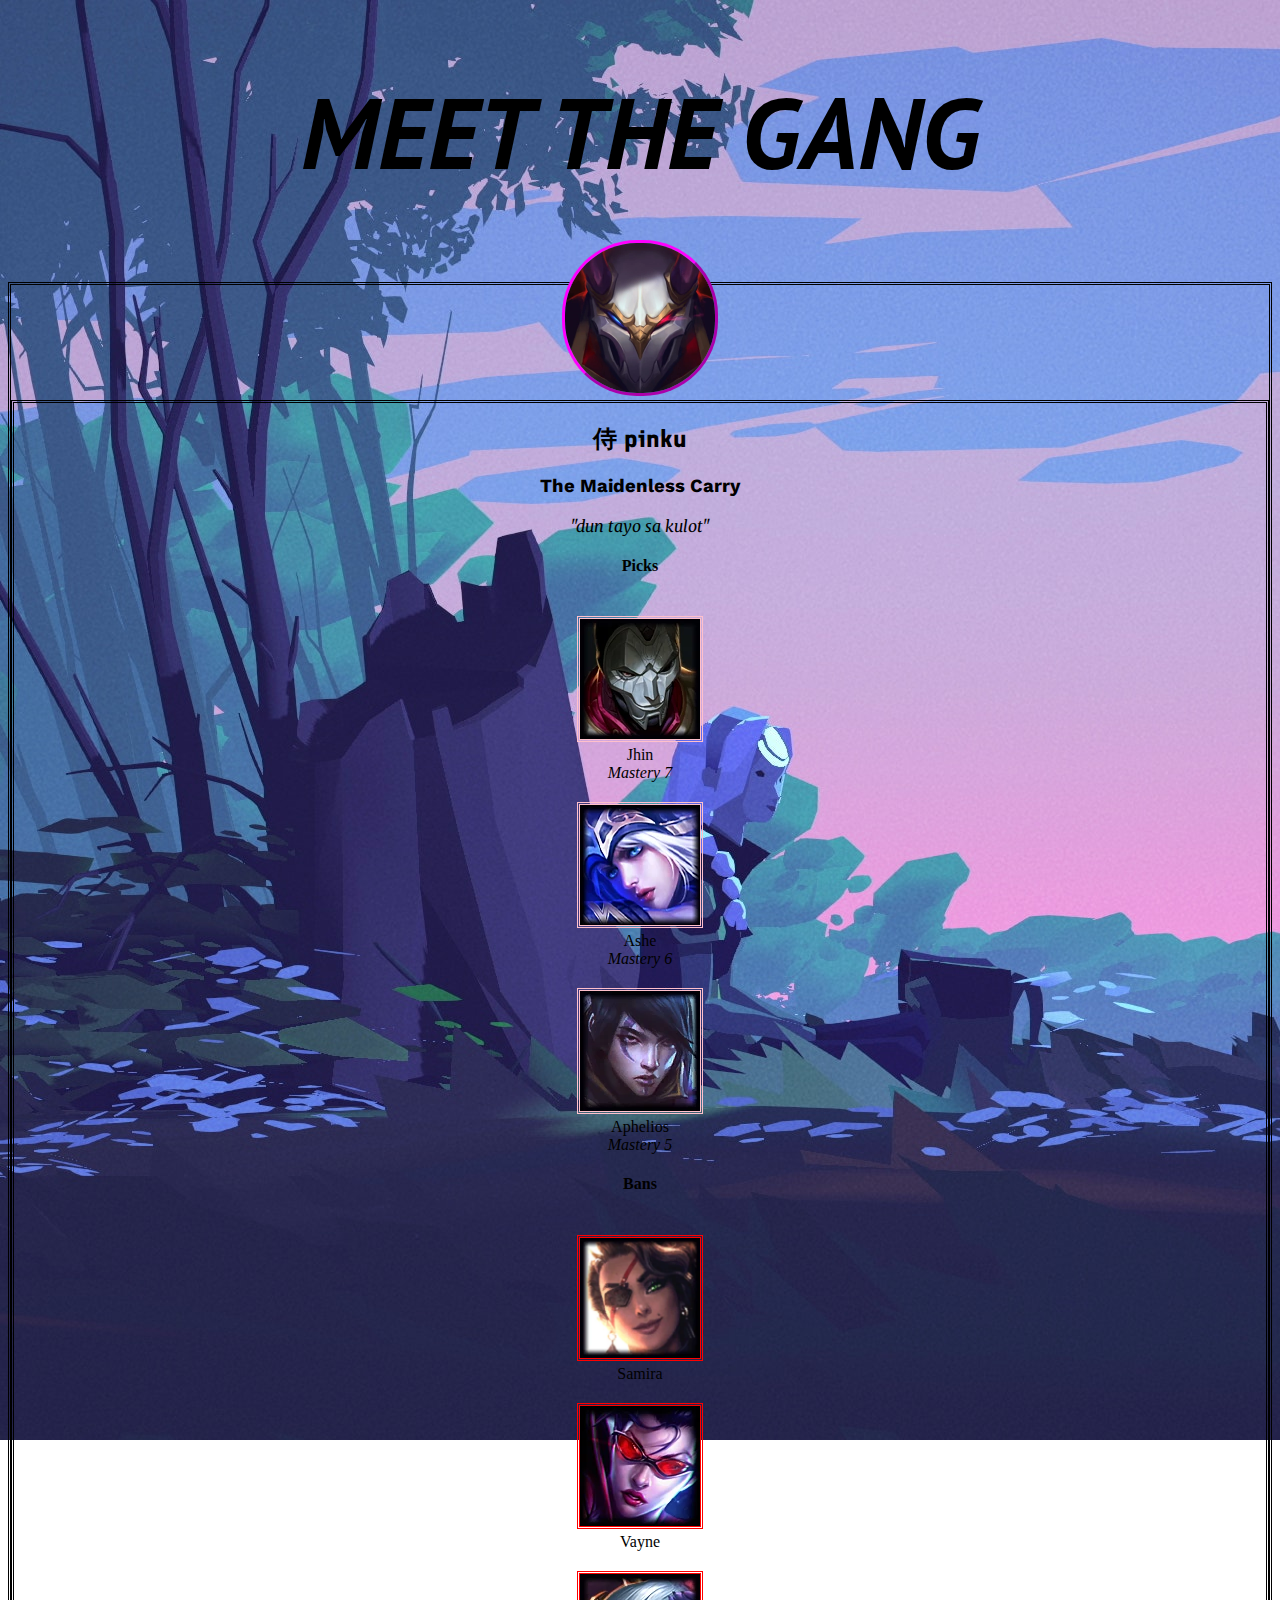
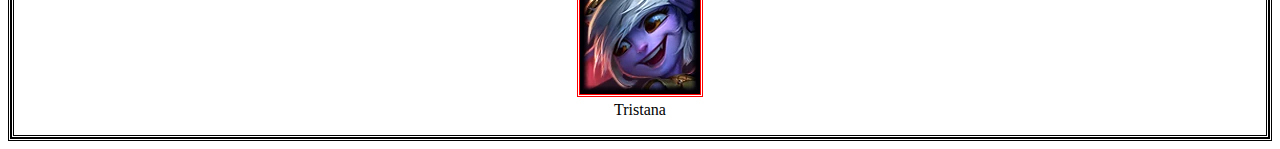
==== HTML/The Kanji Gang/index.html @ 2d12aad2 "thekanjigang" ====
<!DOCTYPE html>
<html lang="eng">

  <head> 

    <link rel="preconnect" href="https://fonts.googleapis.com">
    <link rel="preconnect" href="https://fonts.gstatic.com" crossorigin>
    <link href="https://fonts.googleapis.com/css2?family=Finlandica&family=Kantumruy+Pro:wght@100;400&family=Merriweather&family=PT+Sans&display=swap" rel="stylesheet">
    
    <meta charset="utf-8" name="viewport" content="width=device-width">
    
    <title>The Kanji Gang</title>
    <!--links to stylesheet lmao xd-->
    <link rel="stylesheet" href="styles.css">
  
  </head>

  <body>
    <h1 class="pTitle"><em>MEET THE GANG</em></h1>
    <br />

    <section class="pinku">

    <img class="pr_icon" src="icons/bloodmoon_jhin.png" alt="" />

      <div class="content">
      
          <h2 class="ign">侍 pinku</h2>
        <h3 class="title">The Maidenless Carry</h3>
        <p class="quotation"><em>"dun tayo sa kulot"</main></em></p>
          <p>
            <h4>Picks</h4>
              <img src="./champions/jhin.png" alt="Jhin" class="pick">
              <figcaption>Jhin</figcaption>
              <figcaption><em>Mastery 7</em></figcaption>
              <img src="./champions/ashe.png" alt="Ashe" class="pick">
              <figcaption>Ashe</figcaption>
              <figcaption><em>Mastery 6</em></figcaption>
              <img src="./champions/aphelios.png" alt="Aphelios" class="pick">
              <figcaption>Aphelios</figcaption>
              <figcaption><em>Mastery 5</em></figcaption>

            <h4>Bans</h4>
              <img src="./champions/samira.png" class="ban">
              <figcaption>Samira</figcaption>
              <img src="./champions/vayne.png" class="ban">
              <figcaption>Vayne</figcaption>
              <img src="./champions/tristana.png" class="ban">
              <figcaption>Tristana</figcaption>
          </p>
        </div>
      </div>
    </section>
  </body>
</html>
---- HTML/The Kanji Gang/styles.css ----
.pTitle {
        font-family: 'PT Sans', serif;
        text-align: center;
        background-image: ;
        font-size: 100px;
      }
    body {
        background-image: url(./covers/header.jpeg);
        background-position: top,;
        background-repeat: no-repeat;
        background-attachment: fixed;
      }
     .pinku {

        border-style:double;
        text-align: center;
        background-image: url(https://cdna.artstation.com/p/assets/images/images/004/706/540/large/esben-lash-rasmussen-riot-lol-bloodmoon-jihn-el-v017-copy.jpg?1485675031);
        background-position: top, center;
        background-repeat: no-repeat;
      }
      .ign  {
        font-family: 'Finlandica', sans-serif;
        border
        border-style: double;
      }
      .content {
        border-style: double;
      }
      .pr_icon {
        margin-top: -45px;
        width: 150px;
        border-radius: 75px;
        border-style: outset;
        border-color: fuchsia;
      }
      .pick {
        width: 120px;
        border-style: double;
        border-color: pink;
        margin-top: 20px;
      }
      .ban {
        width: 120px;
        border-style: double;
        border-color: red;
        margin-top: 20px;
      }
      ul {
        display: inline;
        vertical-align: middle;
      }
      .title {
        font-family: 'Kantumruy Pro', sans-serif;
      }

      .quotation {
        font-family: 'Merriweather', serif;
      }

/*
font-family: 'Finlandica', sans-serif;
font-family: 'Kantumruy Pro', sans-serif;
font-family: 'Merriweather', serif;
font-family: 'PT Sans', sans-serif;
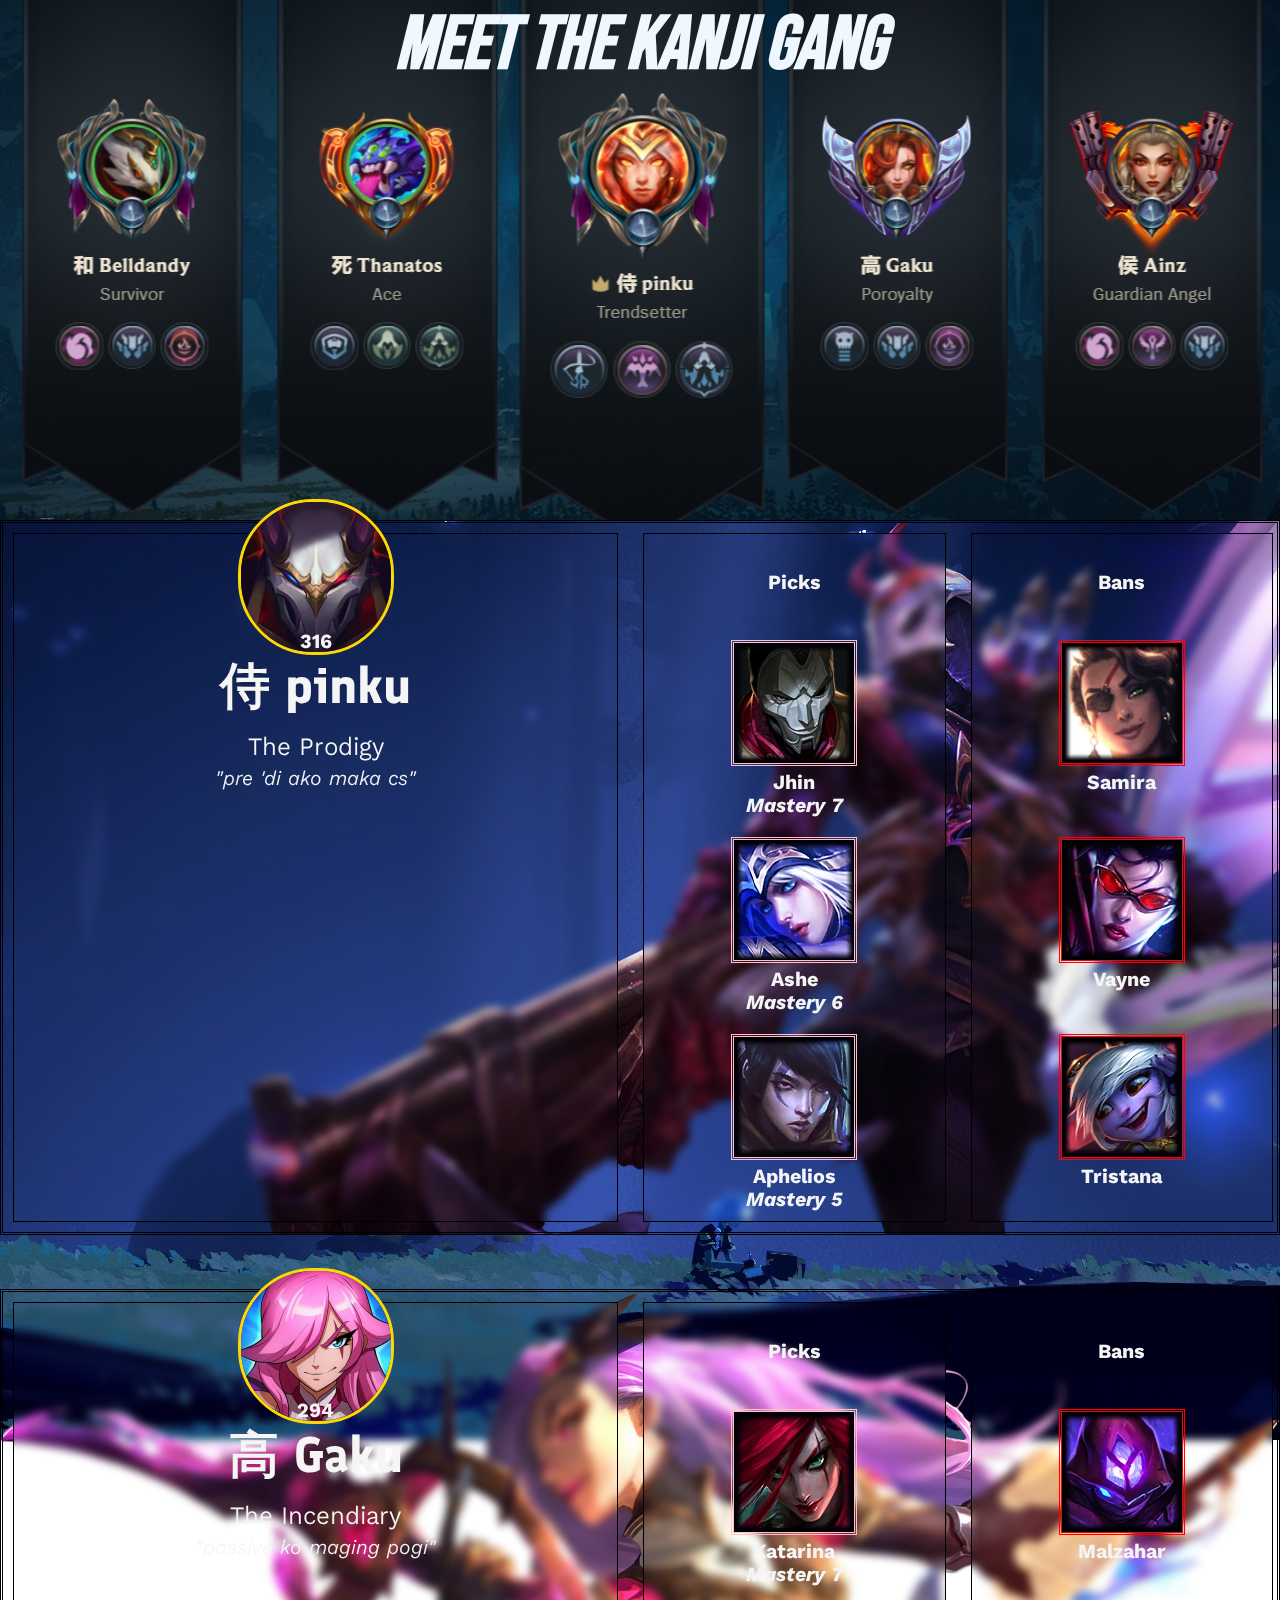
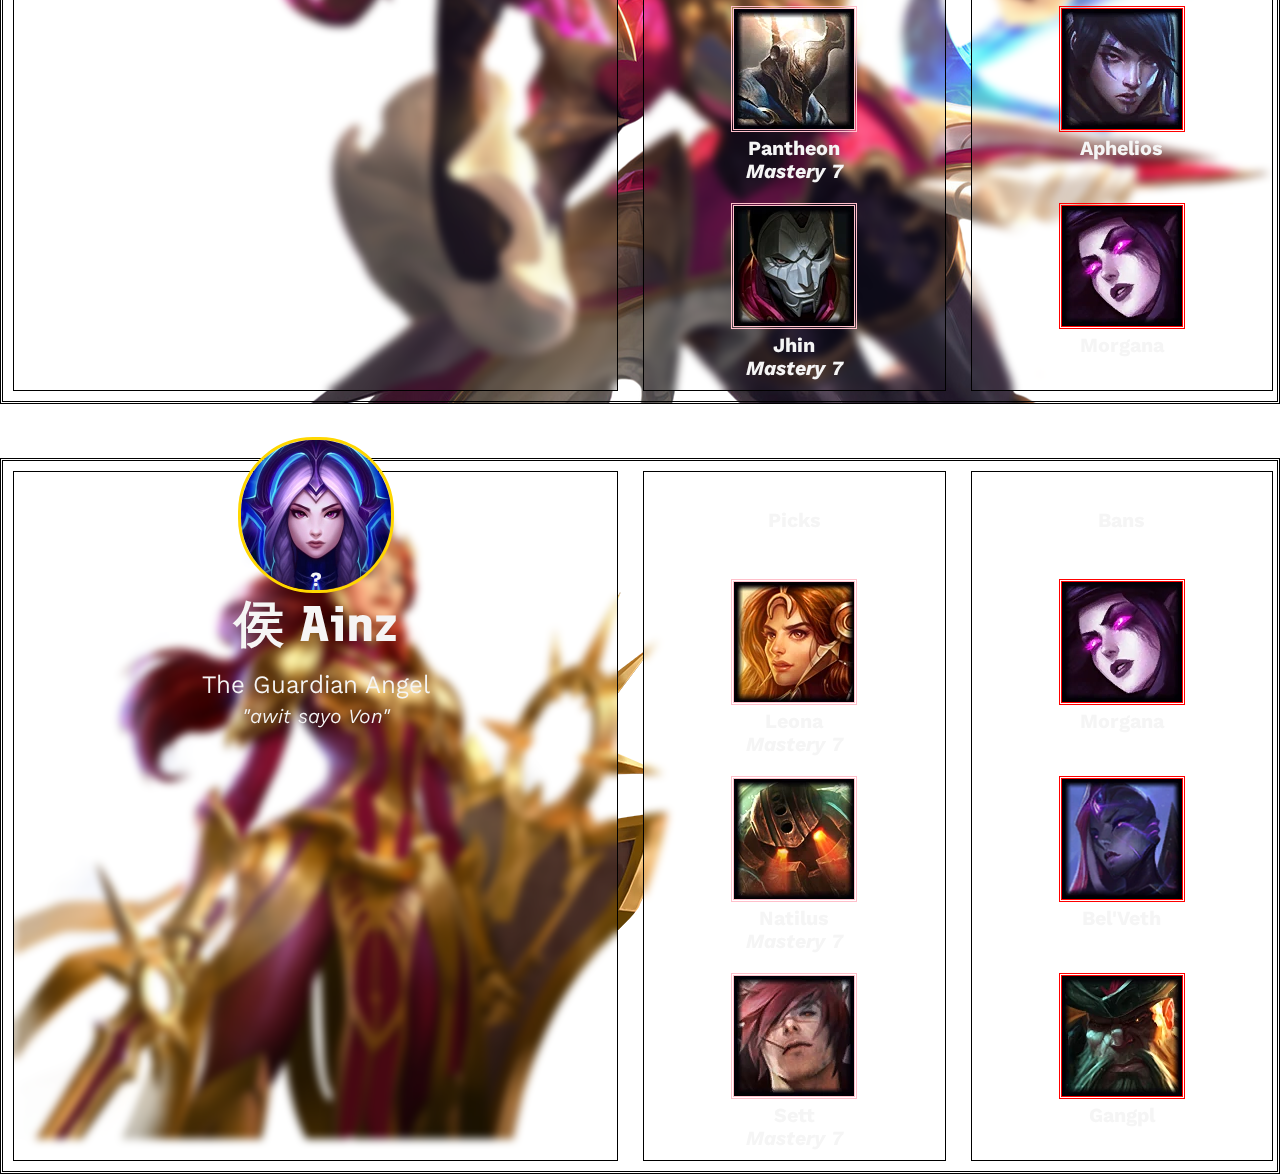
==== commit 9710a527: "final commit 7-3-22" ====
--- a/HTML/The Kanji Gang/index.html
+++ b/HTML/The Kanji Gang/index.html
@@ -5,7 +5,7 @@
 
     <link rel="preconnect" href="https://fonts.googleapis.com">
     <link rel="preconnect" href="https://fonts.gstatic.com" crossorigin>
-    <link href="https://fonts.googleapis.com/css2?family=Finlandica&family=Kantumruy+Pro:wght@100;400&family=Merriweather&family=PT+Sans&display=swap" rel="stylesheet">
+    <link href="https://fonts.googleapis.com/css2?family=Bebas+Neue&family=Finlandica&family=Kantumruy+Pro:wght@100;400&family=Merriweather&family=PT+Sans&display=swap" rel="stylesheet">
     
     <meta charset="utf-8" name="viewport" content="width=device-width">
     
@@ -16,21 +16,21 @@
   </head>
 
   <body>
-    <h1 class="pTitle"><em>MEET THE GANG</em></h1>
-    <br />
+    <div class="header">MEET THE KANJI GANG</div>
 
-    <section class="pinku">
-
-    <img class="pr_icon" src="icons/bloodmoon_jhin.png" alt="" />
-
-      <div class="content">
+    <div class="player_1">
       
-          <h2 class="ign">侍 pinku</h2>
-        <h3 class="title">The Maidenless Carry</h3>
-        <p class="quotation"><em>"dun tayo sa kulot"</main></em></p>
-          <p>
-            <h4>Picks</h4>
-              <img src="./champions/jhin.png" alt="Jhin" class="pick">
+          <div class="container">
+            <div class="element_info">
+              <img class="pr_icon" src="icons/bloodmoon_jhin.png" alt="" />
+              <figcaption class="level">316</figcaption>
+              <h2 class="ign">侍 pinku</h2>
+              <h3 class="title">The Prodigy</h3>
+              <p class="quotation"><em>"pre 'di ako maka cs"</main></em></p>
+            </div>
+            <div class="element_pick">
+              <h4>Picks</h4>
+              <img src="./champions/jhin.png" alt="Jhin" class="pick" href="https://leagueoflegends.fandom.com/wiki/Jhin">
               <figcaption>Jhin</figcaption>
               <figcaption><em>Mastery 7</em></figcaption>
               <img src="./champions/ashe.png" alt="Ashe" class="pick">
@@ -39,17 +39,99 @@
               <img src="./champions/aphelios.png" alt="Aphelios" class="pick">
               <figcaption>Aphelios</figcaption>
               <figcaption><em>Mastery 5</em></figcaption>
+            </div>
+            <div class="element_ban">
+              <h4>Bans</h4>
+              <img src="./champions/samira.png" class="ban" alt="Samira" class="ban">
+              <figcaption>Samira</figcaption>
+              <br>
+              <img src="./champions/vayne.png" class="ban" alt="Vayne" class="ban">
+              <figcaption>Vayne</figcaption>
+              <br>  
+              <img src="./champions/tristana.png" class="ban" alt="Tristana" class="ban">
+              <figcaption>Tristana</figcaption>
+            </div>
+          </div>
+        </div>
 
-            <h4>Bans</h4>
-              <img src="./champions/samira.png" class="ban">
-              <figcaption>Samira</figcaption>
-              <img src="./champions/vayne.png" class="ban">
-              <figcaption>Vayne</figcaption>
-              <img src="./champions/tristana.png" class="ban">
-              <figcaption>Tristana</figcaption>
-          </p>
-        </div>
-      </div>
-    </section>
+          <br>
+          <br>
+          <br>
+
+    <div class="player_2">
+
+          <div class="container">
+            <div class="element_info">
+              <img class="pr_icon" src="icons/ba_katarina.png" alt="" />
+              <figcaption class="level">294</figcaption>
+              <h2 class="ign">高 Gaku</h2>
+              <h3 class="title">The Incendiary</h3>
+              <p class="quotation"><em>"passive ko maging pogi"</main></em></p>
+            </div>
+            <div class="element_pick">
+              <h4>Picks</h4>
+              <img src="./champions/katarina.png" alt="Katarina" class="pick">
+              <figcaption>Katarina</figcaption>
+              <figcaption><em>Mastery 7</em></figcaption>
+              <img src="./champions/pantheon.png" alt="Pantheon" class="pick">
+              <figcaption>Pantheon</figcaption>
+              <figcaption><em>Mastery 7</em></figcaption>
+              <img src="./champions/jhin.png" alt="Jhin" class="pick">
+              <figcaption>Jhin</figcaption>
+              <figcaption><em>Mastery 7</em></figcaption>
+            </div>
+            <div class="element_ban">
+              <h4>Bans</h4>
+              <img src="./champions/malzahar.png" class="ban" alt="Malzahar" class="ban">
+              <figcaption>Malzahar</figcaption>
+              <br>
+              <img src="./champions/aphelios.png" class="ban" alt="Aphelios" class="ban">
+              <figcaption>Aphelios</figcaption>
+              <br>  
+              <img src="./champions/morgana.png" class="ban" alt="Morgana" class="ban">
+              <figcaption>Morgana</figcaption>
+            </div>
+          </div>
+    </div>
+
+    <br>
+    <br>
+    <br>
+
+    <div class="player_3">
+
+          <div class="container">
+            <div class="element_info">
+              <img class="pr_icon" src="icons/le_leona.png" alt="" />
+              <figcaption class="level">?</figcaption>
+              <h2 class="ign">侯 Ainz</h2>
+              <h3 class="title">The Guardian Angel</h3>
+              <p class="quotation"><em>"awit sayo Von"</main></em></p>
+            </div>
+            <div class="element_pick">
+              <h4>Picks</h4>
+              <img src="./champions/leona.png" alt="Leona" class="pick">
+              <figcaption>Leona</figcaption>
+              <figcaption><em>Mastery 7</em></figcaption>
+              <img src="./champions/nautilus.png" alt="Nautilus" class="pick">
+              <figcaption>Natilus</figcaption>
+              <figcaption><em>Mastery 7</em></figcaption>
+              <img src="./champions/sett.png" alt="Sett" class="pick">
+              <figcaption>Sett</figcaption>
+              <figcaption><em>Mastery 7</em></figcaption>
+            </div>
+            <div class="element_ban">
+              <h4>Bans</h4>
+              <img src="./champions/morgana.png" class="ban" alt="Morgana" class="ban">
+              <figcaption>Morgana</figcaption>
+              <br>
+              <img src="./champions/bel'veth.png" class="ban" alt="Bel'Veth" class="ban">
+              <figcaption>Bel'Veth</figcaption>
+              <br>  
+              <img src="./champions/gangplank.png" class="ban" alt="Gangplank" class="ban">
+              <figcaption>Gangpl</figcaption>
+            </div>
+          </div>
+    </div>
   </body>
 </html>
--- a/HTML/The Kanji Gang/styles.css
+++ b/HTML/The Kanji Gang/styles.css
@@ -5,33 +5,116 @@
         font-size: 100px;
       }
     body {
-        background-image: url(./covers/header.jpeg);
+        margin: 0;
+        background-image: url(./covers/Sessions_Diana_Wallpaper_5_16x9.jpeg);
         background-position: top,;
         background-repeat: no-repeat;
         background-attachment: fixed;
       }
-     .pinku {
+      .header {
+        font-family: 'Bebas Neue', cursive;
+        font-weight: bold;
+        font-style: oblique;
+        font-size: 75px;
 
+        text-align: center;
+        color: aliceblue;
+
+        background-image: url(./covers/284114223_2464076937065499_6142168217693722057_n.png);
+        background-position-x: center;
+        background-attachment: fixed;
+        background-repeat: no-repeat;
+        
+        display: grid;
+
+        grid-template-columns: 1fr;
+        grid-template-rows: 520px;
+        
+      }
+      .container {
+        width: 100vw;
+
+        font-family: 'Kantumruy Pro', sans-serif;
+        font-weight: bold;
+        font-size: 20px;
+
+        display: grid;
+
+        grid-template-columns: 2fr 1fr 1fr;
+        grid-template-rows: 1fr;
+
+        gap: 25px;
+
+        padding: 10px;
+        box-sizing: border-box;
+
+        color:whitesmoke
+
+      }
+      .container div {
+        backdrop-filter: blur(4px);
+
+        padding: 10px;
+        border: 1px solid #000000;
+      }
+      .element_pick {
+        grid-column-start: 2;
+        grid-column-end: 3;
+      }
+     .player_1 {
         border-style:double;
         text-align: center;
-        background-image: url(https://cdna.artstation.com/p/assets/images/images/004/706/540/large/esben-lash-rasmussen-riot-lol-bloodmoon-jihn-el-v017-copy.jpg?1485675031);
-        background-position: top, center;
         background-repeat: no-repeat;
+        background-image: url(./covers/\(transparent\)bloodmoon\ jhin.png);
+        background-position-x: center;
       }
-      .ign  {
-        font-family: 'Finlandica', sans-serif;
-        border
-        border-style: double;
+      .player_2 {
+        border-style:double;
+        text-align: center;
+        background-repeat: no-repeat;
+        background-image: url(./covers/battle_queen_katarina_png___render_by_divoras_dei2e27-fullview.png);
+        background-position-x: center;
       }
-      .content {
-        border-style: double;
+      .player_3 {
+        border-style:double;
+        text-align: center;
+        background-repeat: no-repeat;
+        background-image: url(./covers/leona.png);
+        background-position: -40px, bottom;
       }
       .pr_icon {
         margin-top: -45px;
         width: 150px;
         border-radius: 75px;
-        border-style: outset;
-        border-color: fuchsia;
+        border-style:inherit;
+        border-color: gold;
+      }
+      .level {
+        margin-top: -30px;
+      }
+      .ign  {
+        font-family: 'Finlandica', sans-serif;
+        margin-top: 0px;
+        font-size: 50px;
+        font-weight: bold;
+      }
+      .title {
+        font-family: 'Kantumruy Pro', sans-serif;
+        font-size: 25px;
+        margin-top: -30px;
+        font-weight: normal;
+      }
+
+      .quotation {
+        font-family: 'Kantumruy Pro', serif;
+        font-size: 20px;
+        font-weight: lighter;
+        margin-top: -20px;
+        margin-bottom: 70px;
+      }
+      .mastery {
+        width: 135px;
+        margin-top: -147px;
       }
       .pick {
         width: 120px;
@@ -45,20 +128,11 @@
         border-color: red;
         margin-top: 20px;
       }
-      ul {
-        display: inline;
-        vertical-align: middle;
-      }
-      .title {
-        font-family: 'Kantumruy Pro', sans-serif;
-      }
 
-      .quotation {
-        font-family: 'Merriweather', serif;
-      }
 
 /*
 font-family: 'Finlandica', sans-serif;
 font-family: 'Kantumruy Pro', sans-serif;
 font-family: 'Merriweather', serif;
-font-family: 'PT Sans', sans-serif;+font-family: 'PT Sans', sans-serif;
+font-family: 'Bebas Neue', cursive;
